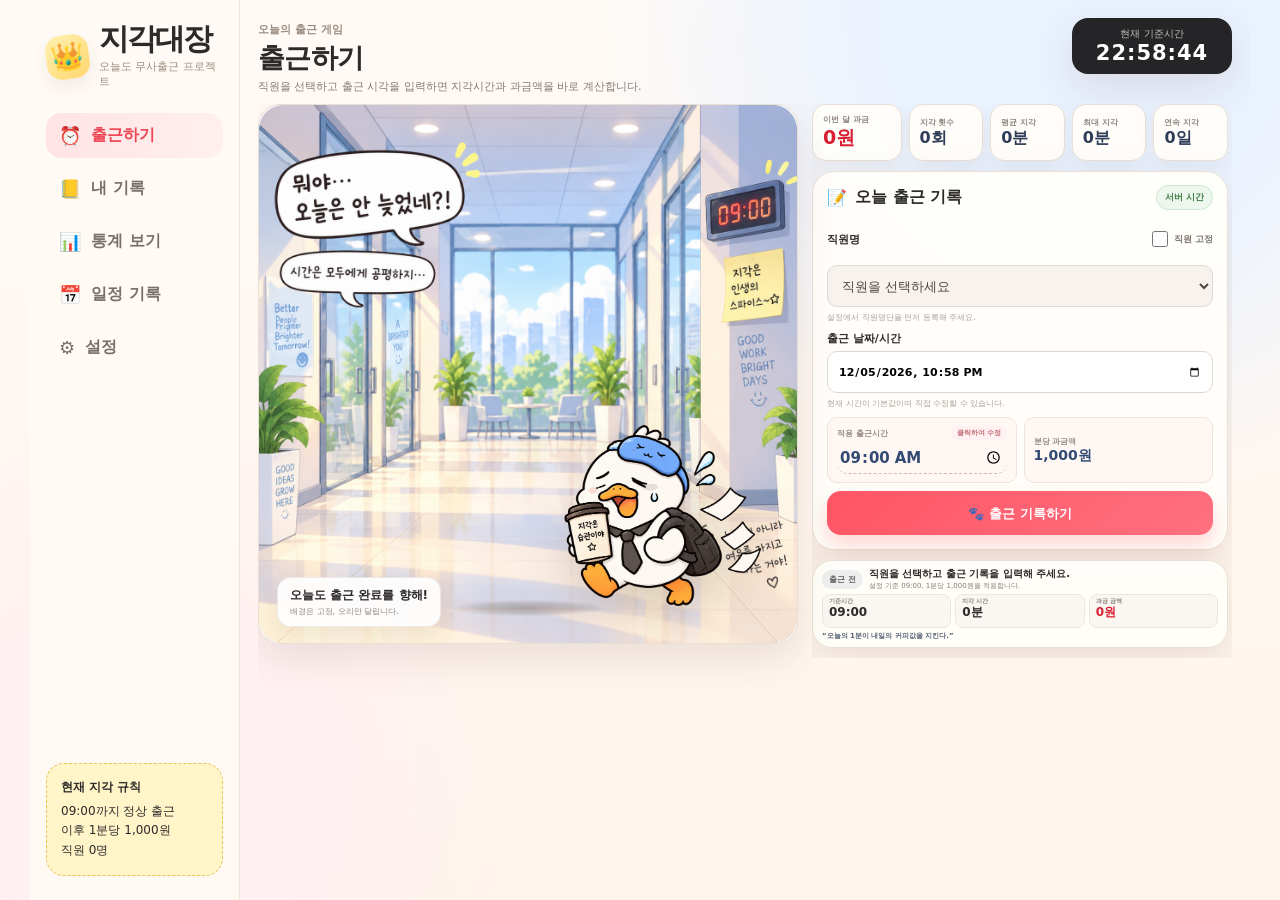
==== index.html @ e195a618 "first commit 일정과 지각 벌금 구현" ====
<!doctype html>
<html lang="ko">
<head>
  <meta charset="utf-8">
  <meta name="viewport" content="width=device-width,initial-scale=1">
  <meta name="theme-color" content="#fff7ed">
  <title>출근하기 | 지각대장</title>
  <link rel="icon" type="image/svg+xml" href="./favicon.svg">
  <link rel="stylesheet" href="./style.css">
</head>
<body data-page="checkin">
<div class="app-shell">
  <aside class="sidebar">
    <div class="brand">
      <div class="brand-mark">👑</div>
      <div><h1>지각대장</h1><p>오늘도 무사출근 프로젝트</p></div>
    </div>
    <nav class="nav">
      <a class="nav-item active" href="./index.html"><span class="nav-emoji">⏰</span><span>출근하기</span></a>
      <a class="nav-item" href="./records.html"><span class="nav-emoji">📒</span><span>내 기록</span></a>
      <a class="nav-item" href="./stats.html"><span class="nav-emoji">📊</span><span>통계 보기</span></a>
      <a class="nav-item" href="./calendar.html"><span class="nav-emoji">📅</span><span>일정 기록</span></a>
      <a class="nav-item" href="./settings.html"><span class="nav-emoji">⚙️</span><span>설정</span></a>
    </nav>
    <div class="sidebar-note">
      <strong>현재 지각 규칙</strong>
      <p><span id="ruleStart">09:00</span>까지 정상 출근<br>
      이후 1분당 <span id="ruleFee">1,000원</span><br>
      <span id="ruleEmployees">직원 0명</span></p>
    </div>
  </aside>

  <main class="checkin-v13">
    <header class="checkin-v13-head">
      <div>
        <span class="eyebrow">오늘의 출근 게임</span>
        <h2>출근하기</h2>
        <p>직원을 선택하고 출근 시각을 입력하면 지각시간과 과금액을 바로 계산합니다.</p>
      </div>
      <div class="clock-box"><span>현재 기준시간</span><strong id="liveClock">--:--:--</strong></div>
    </header>

    <section class="checkin-v13-body">
      <article class="character-stage-v13 card" aria-label="달리는 오리 캐릭터">
        <img class="character-bg-v13" src="./hero-bg-main.png" alt="지각대장 오피스 배경">
        <div class="character-duck-wrap-v13">
          <div class="character-shadow-v13"></div>
          <img class="character-duck-v13" src="./duck-runner.png" alt="출근을 위해 달려가는 오리">
        </div>
        <div class="character-copy-v13">
          <strong>오늘도 출근 완료를 향해!</strong>
          <span>배경은 고정, 오리만 달립니다.</span>
        </div>
      </article>

      <section class="checkin-panel-v13">
        <div class="kpi-row-v13">
          <div><span>이번 달 과금</span><strong id="monthlyFee">0원</strong></div>
          <div><span>지각 횟수</span><strong id="monthlyCount">0회</strong></div>
          <div><span>평균 지각</span><strong id="avgLate">0분</strong></div>
          <div><span>최대 지각</span><strong id="maxLate">0분</strong></div>
          <div><span>연속 지각</span><strong id="streakLate">0일</strong></div>
        </div>

        <article class="card punch-card-v13">
          <div class="section-heading compact">
            <div><span>📝</span><h3>오늘 출근 기록</h3></div>
            <span class="status-pill" id="timeSource">시간 확인 중</span>
          </div>

          <form id="checkinForm" class="punch-form-v13">
            <label class="employee-field-v22">
              <span class="employee-label-row-v22">
                <span>직원명</span>
                <span class="employee-lock-v22">
                  <input id="employeeLockInput" type="checkbox">
                  <span>직원 고정</span>
                </span>
              </span>
              <select id="nameInput" required>
                <option value="">직원을 선택하세요</option>
              </select>
              <small id="employeeHelp">체크하면 선택한 직원을 이 브라우저에서 고정합니다.</small>
            </label>

            <label>
              <span>출근 날짜/시간</span>
              <input id="dateTimeInput" type="datetime-local" step="60" required>
              <small>현재 시간이 기본값이며 직접 수정할 수 있습니다.</small>
            </label>

            <div class="rule-row-v13">
              <div class="editable-start-time-v15"><span>적용 출근시간 <em>클릭하여 수정</em></span><input id="appliedStartTime" type="time" value="09:00" aria-label="적용 출근시간"></div>
              <div><span>분당 과금액</span><strong id="appliedFee">1,000원</strong></div>
            </div>

            <button class="primary-btn punch-button-v13" type="submit">🐾 출근 기록하기</button>
          </form>
        </article>

        <article class="card result-card-v13">
          <div class="result-title-v13">
            <span class="danger-pill" id="resultBadge">출근 전</span>
            <div>
              <strong id="resultText">직원을 선택하고 출근 기록을 입력해 주세요.</strong>
              <p id="resultSubtext">설정에 저장된 출근시간과 분당 과금액을 자동 적용합니다.</p>
            </div>
          </div>

          <div class="result-values-v13">
            <div><span>기준시간</span><b id="usedStartTime">09:00</b></div>
            <div><span>지각 시간</span><b id="lateMinutes">0분</b></div>
            <div class="fee"><span>과금 금액</span><b id="lateFee">0원</b></div>
          </div>
          <div class="quote-v13" id="quoteText">“오늘의 1분이 내일의 커피값을 지킨다.”</div>
        </article>
      </section>
    </section>
  </main>
</div>
<script src="./app.js"></script>
</body>
</html>
---- style.css ----
:root{--bg:#fff9f3;--paper:#fffefa;--ink:#2d2a2a;--muted:#817a76;--red:#ff5565;--red2:#ff707f;--line:#eadfd4;--yellow-soft:#fff5c9;--shadow:0 14px 38px rgba(87,60,41,.12);--radius:22px}
*{box-sizing:border-box}html,body{margin:0;height:100%;overflow:hidden;font-family:Pretendard,"Noto Sans KR",system-ui,-apple-system,sans-serif;color:var(--ink);background:radial-gradient(circle at 85% 2%,#eaf2ff 0 14%,transparent 35%),radial-gradient(circle at 12% 88%,#fff0f2 0 10%,transparent 28%),linear-gradient(180deg,#fffaf6,#fff4eb)}a{text-decoration:none;color:inherit}button,input{font:inherit}
.app-shell{width:min(1220px,calc(100vw - 28px));height:100dvh;margin:0 auto;display:grid;grid-template-columns:210px minmax(0,1fr)}
.sidebar{height:100dvh;padding:24px 16px;border-right:1px solid #efe4da;background:rgba(255,250,245,.92);backdrop-filter:blur(16px);display:flex;flex-direction:column;gap:24px}.brand{display:flex;gap:10px;align-items:center}.brand-mark{width:44px;height:44px;display:grid;place-items:center;border-radius:15px;background:linear-gradient(145deg,#fff1b2,#ffd76e);box-shadow:0 8px 16px rgba(87,60,41,.08);font-size:27px;transform:rotate(-8deg)}.brand h1{font-size:30px;line-height:1;margin:0;font-weight:950;letter-spacing:-2px}.brand p{margin:5px 0 0;color:#9d8d80;font-size:11px}.nav{display:grid;gap:8px}.nav-item{display:flex;gap:10px;align-items:center;padding:12px 13px;border-radius:15px;color:#786f6a;font-weight:800}.nav-item:hover,.nav-item.active{background:linear-gradient(90deg,#ffe3e5,#fff0ec);color:#ed4655}.nav-emoji{font-size:18px}.sidebar-note{margin-top:auto;background:var(--yellow-soft);border:1px dashed #e5c55a;border-radius:18px;padding:14px;font-size:12px;line-height:1.65}.sidebar-note p{margin:4px 0 0}
.main-page{height:100dvh;overflow:hidden;padding:18px 20px 16px;min-width:0}.page-head{height:88px;display:flex;align-items:flex-start;justify-content:space-between;gap:16px}.eyebrow{font-size:11px;color:#9a8b80;font-weight:800}.page-head h2{margin:3px 0 5px;font-size:25px;letter-spacing:-.5px}.page-head p{margin:0;color:var(--muted);font-size:12px}.clock-box{background:#252427;color:#fff;border-radius:16px;padding:9px 16px;min-width:160px;text-align:center;box-shadow:var(--shadow)}.clock-box span{display:block;color:#c7c1bd;font-size:10px}.clock-box strong{font-size:21px;letter-spacing:1px}.clock-box.mini strong{font-size:18px}
.card{background:rgba(255,254,250,.97);border:1px solid var(--line);border-radius:var(--radius);box-shadow:var(--shadow);min-width:0}.section-heading{display:flex;justify-content:space-between;align-items:center;margin-bottom:10px}.section-heading.compact{margin-bottom:12px}.section-heading>div{display:flex;gap:8px;align-items:center}.section-heading h3{margin:0;font-size:16px}.primary-btn,.ghost-btn{display:inline-flex;align-items:center;justify-content:center;border:0;border-radius:14px;padding:12px 16px;font-weight:900;cursor:pointer}.primary-btn{background:linear-gradient(135deg,var(--red),var(--red2));color:#fff;box-shadow:0 10px 18px rgba(255,79,95,.22)}.ghost-btn{border:1px solid #e6ddd7;background:#fff;color:#776d67;padding:8px 12px}.status-pill{font-size:10px;background:#edf7ee;color:#417f49;border:1px solid #cde8d1;border-radius:99px;padding:6px 9px;font-weight:800;white-space:nowrap}

/* merged landing */
.landing-grid{height:calc(100dvh - 124px);display:grid;grid-template-columns:repeat(3,minmax(0,1fr));grid-template-rows:minmax(300px,1.08fr) minmax(260px,.92fr);gap:14px}.hero-panel{grid-column:1/-1;position:relative;overflow:hidden;background:#edf3fc}.hero-bg{position:absolute;inset:0;width:100%;height:100%;object-fit:cover;object-position:center center}.duck-runner{position:absolute;left:50%;bottom:2%;width:min(25vw,320px);height:auto;z-index:2;transform-origin:center bottom;animation:duckRun .95s ease-in-out infinite;filter:drop-shadow(0 12px 14px rgba(0,0,0,.12))}.duck-shadow{position:absolute;left:50%;bottom:2%;width:min(18vw,220px);height:18px;border-radius:999px;background:radial-gradient(ellipse,rgba(70,55,45,.28),transparent 70%);transform:translateX(-50%);z-index:1;animation:shadowRun .95s ease-in-out infinite}.hero-overlay-badge{position:absolute;left:18px;bottom:16px;z-index:3;background:rgba(255,255,255,.92);border:1px solid rgba(66,55,48,.12);border-radius:999px;padding:8px 12px;font-size:10px;font-weight:900}
.summary-card{padding:18px;display:flex;flex-direction:column;gap:14px}.summary-title{display:flex;justify-content:space-between;gap:10px}.kicker{font-size:12px;color:#9d8d80;font-weight:800}.summary-title strong{display:block;font-size:34px;color:#d91e32;margin-top:4px}.summary-title p{margin:3px 0 0;color:#776e67;font-size:12px}.summary-metrics{display:grid;grid-template-columns:repeat(2,1fr);gap:10px;flex:1}.summary-metrics div{background:#fff7f4;border:1px solid #f0e1d8;border-radius:14px;padding:14px 10px;text-align:center}.summary-metrics b{display:block;font-size:18px}.summary-metrics span{font-size:10px;color:#948a84}
.checkin-card{padding:18px}.checkin-form{display:grid;gap:12px}.checkin-form label{display:grid;gap:7px;font-size:12px;font-weight:800}.checkin-form input{width:100%;border:1px solid #ded8d3;border-radius:12px;padding:12px 13px;background:#fff}.checkin-form small{font-size:10px;color:#aaa09a}.checkin-form .primary-btn{margin-top:6px}
.compact-result{padding:18px;display:grid;grid-template-rows:auto 1fr auto;gap:14px}.result-message{display:grid;gap:6px}.result-message p{margin:0;font-size:11px;color:#837972}.danger-pill{justify-self:start;background:#eee;color:#666;padding:5px 10px;border-radius:99px;font-size:10px;font-weight:900}.danger-pill.late{background:#ff4f5f;color:#fff}.danger-pill.safe{background:#54bd73;color:#fff}.result-numbers{display:grid;grid-template-columns:repeat(3,1fr);gap:10px}.result-number{background:#fff7f4;border:1px solid #f0e1d8;border-radius:14px;padding:14px 10px;text-align:center}.result-number span{display:block;font-size:10px;color:#857b74;font-weight:800}.result-number b{font-size:22px}.result-number.fee b{color:#d91e32}.quote{align-self:end;font-weight:900;color:#566175;line-height:1.5;font-size:13px}

/* records */
.records-page-grid{height:calc(100dvh - 124px)}.table-card.full{height:100%;padding:18px;display:flex;flex-direction:column}.heading-actions{display:flex;align-items:center;gap:8px}.soft-label{background:#fff2f3;color:#ba5260;border-radius:999px;padding:6px 10px;font-size:10px;font-weight:900}.table-wrap{border:1px solid #f0e8df;border-radius:12px}.table-wrap.tall{flex:1;overflow:auto}table{width:100%;border-collapse:collapse;font-size:11px}th,td{padding:10px 8px;text-align:center;border-bottom:1px solid #eee4dd}th{position:sticky;top:0;background:#faf6f2;color:#786e67}tr:last-child td{border-bottom:none}.late-row{background:#fff2f3}.delete-btn{border:0;background:transparent;color:#bd6d74;cursor:pointer;font-weight:900}.empty-row td{padding:38px 8px;color:#9c928b}

/* stats */
.stats-page{height:calc(100dvh - 124px);display:grid;grid-template-rows:96px 1fr;gap:14px}.metric-grid.compact{display:grid;grid-template-columns:repeat(4,1fr);gap:10px}.metric{padding:13px 14px;display:flex;align-items:center;gap:10px}.metric>span{font-size:27px}.metric small{display:block;font-size:10px;font-weight:900;color:#665d57}.metric strong{display:block;font-size:20px;color:#d72d3f}.metric em{font-size:9px;color:#988f89;font-style:normal}.stats-charts{display:grid;grid-template-columns:1.2fr .8fr;gap:14px;min-height:0}.chart-card,.donut-card{padding:16px;min-height:0}.bar-chart{height:calc(100% - 10px);display:flex;align-items:flex-end;gap:4px;padding:12px 6px 24px;background:repeating-linear-gradient(to top,transparent 0 44px,#f3ece6 45px 46px);overflow:hidden}.bar-item{min-width:0;flex:1;height:100%;display:flex;align-items:flex-end;justify-content:center;position:relative}.bar{width:76%;min-height:2px;border-radius:5px 5px 2px 2px;background:linear-gradient(180deg,#ff9aa2,#ff5966);animation:growBar .65s ease both}.bar.today{background:linear-gradient(180deg,#7db4ff,#4f7bd9)}.bar-label{position:absolute;bottom:-18px;font-size:8px;color:#8b827c}.donut-wrap{height:calc(100% - 30px);display:grid;grid-template-columns:145px 1fr;gap:14px;align-items:center}.donut{width:145px;height:145px;border-radius:50%;display:grid;place-items:center;position:relative;background:conic-gradient(#ece9e5 0 100%)}.donut:after{content:"";width:84px;height:84px;background:#fffefa;border-radius:50%;position:absolute}.donut>div{z-index:2;text-align:center}.donut span{display:block;font-size:9px}.donut strong{font-size:14px}.legend{display:grid;gap:6px;font-size:9px;max-height:220px;overflow:auto}.legend-item{display:grid;grid-template-columns:9px 1fr auto;gap:6px;align-items:center}.legend-dot{width:9px;height:9px;border-radius:3px}

/* settings */
.settings-page{height:calc(100dvh - 124px);display:grid;place-items:center}.settings-card{width:min(520px,100%);padding:24px;display:grid;gap:16px}.settings-card label{display:grid;gap:7px;font-weight:800;font-size:12px}.settings-card input{width:100%;border:1px solid #ded8d3;border-radius:12px;padding:12px 13px;background:#fff}.settings-preview{padding:14px;border-radius:14px;background:#fff6d9;border:1px dashed #e5c55a}.settings-preview span{display:block;font-size:9px;color:#8c7a55}.settings-preview strong{font-size:13px}

@keyframes duckRun{0%,100%{transform:translate(-14px,0) rotate(-1deg)}25%{transform:translate(0,-9px) rotate(.5deg)}50%{transform:translate(14px,0) rotate(1deg)}75%{transform:translate(0,-8px) rotate(0)}}@keyframes shadowRun{0%,50%,100%{transform:translateX(-50%) scaleX(1);opacity:.26}25%,75%{transform:translateX(-50%) scaleX(.88);opacity:.16}}@keyframes growBar{from{transform:scaleY(.2);opacity:.3}to{transform:scaleY(1);opacity:1}}

@media(max-width:980px){.app-shell{width:100%;grid-template-columns:76px minmax(0,1fr)}.brand div:last-child,.nav-item span,.sidebar-note{display:none}.brand{justify-content:center}.nav-item{justify-content:center}.main-page{padding:14px}.landing-grid{grid-template-columns:1fr 1fr;grid-template-rows:minmax(240px,.95fr) repeat(2,minmax(180px,.5fr))}.hero-panel{grid-column:1/-1}.summary-card{grid-column:1/2}.checkin-card{grid-column:2/3}.compact-result{grid-column:1/-1}.duck-runner{width:min(28vw,270px)}.duck-shadow{width:min(20vw,170px)}.stats-page{grid-template-rows:154px 1fr}.metric-grid.compact{grid-template-columns:repeat(2,1fr)}.stats-charts{grid-template-columns:1fr 1fr}}
@media(max-width:680px){.app-shell{display:block}.sidebar{position:fixed;bottom:0;left:0;right:0;width:100%;height:62px;z-index:20;padding:6px 8px;border-top:1px solid #e9ddd4;border-right:0}.brand,.sidebar-note{display:none}.nav{grid-template-columns:repeat(4,1fr);display:grid}.nav-item{padding:8px 4px}.nav-emoji{font-size:17px}.main-page{height:calc(100dvh - 62px);padding:10px 10px 8px}.page-head{height:76px}.page-head p{display:none}.clock-box{min-width:122px;padding:8px 10px}.landing-grid,.records-page-grid,.stats-page,.settings-page{height:calc(100dvh - 150px)}.landing-grid{grid-template-columns:1fr;grid-template-rows:minmax(220px,.9fr) minmax(140px,.45fr) minmax(220px,.65fr) minmax(180px,.55fr)}.hero-panel,.summary-card,.checkin-card,.compact-result{grid-column:auto}.hero-bg{object-fit:cover}.duck-runner{width:54%;left:50%}.duck-shadow{width:36%;height:14px}.summary-title strong{font-size:28px}.summary-metrics{grid-template-columns:repeat(4,1fr);gap:6px}.summary-metrics div{padding:10px 6px}.result-numbers{grid-template-columns:repeat(3,1fr);gap:6px}.result-number{padding:10px 6px}.result-number b{font-size:18px}.quote{font-size:11px}.stats-page{grid-template-rows:120px 1fr}.metric-grid.compact{grid-template-columns:repeat(4,1fr);gap:5px}.metric{padding:7px;display:block;text-align:center}.metric>span{font-size:20px}.metric strong{font-size:15px}.metric em{display:none}.stats-charts{grid-template-columns:1fr}.donut-card{display:none}.table-card.full{padding:10px}th,td{padding:8px 5px;font-size:9px}.settings-card{padding:18px}}

/* v9 combined check-in home + centralized settings */
.combined-main{padding-bottom:14px}
.combined-head{height:82px}
.combined-grid{height:calc(100dvh - 112px);display:grid;grid-template-columns:minmax(0,1.35fr) minmax(320px,.8fr);grid-template-rows:minmax(0,1.25fr) auto auto;gap:12px;min-height:0}
.combined-hero{grid-row:1 / 4;position:relative;min-height:0;overflow:hidden;background:#eef3fb}
.combined-hero .hero-bg{object-fit:cover;object-position:center center}
.combined-duck{left:46%;bottom:2.5%;width:min(50%,390px)}
.combined-checkin{padding:16px;min-height:0}
.stacked-form{display:grid!important;grid-template-columns:1fr!important;gap:10px!important;height:auto!important}
.stacked-form label{display:grid;gap:5px;font-size:11px;font-weight:800}
.stacked-form select,.stacked-form input{width:100%;border:1px solid #ded8d3;border-radius:11px;padding:10px 11px;background:#fff;color:#34302e}
.stacked-form select:disabled{background:#f4f1ee;color:#aaa}
.stacked-form small{font-size:9px;color:#aaa09a}
.applied-rule{display:grid;grid-template-columns:1fr 1fr;gap:8px}
.applied-rule>div{background:#fff7f4;border:1px solid #f0e1d8;border-radius:12px;padding:9px 10px}
.applied-rule span{display:block;font-size:9px;color:#938983;font-weight:800}
.applied-rule strong{display:block;margin-top:2px;font-size:14px;color:#c74352}
.combined-summary{padding:13px 15px}
.combined-summary .summary-title{display:flex;justify-content:space-between;align-items:center}
.combined-summary .summary-title strong{display:block;font-size:25px;color:#d91e32}
.summary-mini{text-align:center;background:#fff3f4;border-radius:12px;padding:7px 10px;min-width:60px}.summary-mini span{display:block;font-size:15px;font-weight:900}.summary-mini small{font-size:8px;color:#9d8d80}
.compact-summary-metrics{display:grid;grid-template-columns:repeat(3,1fr);gap:7px;margin-top:8px}
.compact-summary-metrics>div{background:#faf7f3;border-radius:10px;padding:7px;text-align:center}.compact-summary-metrics b{display:block;font-size:14px}.compact-summary-metrics span{font-size:8px;color:#948a84}
.combined-result{padding:12px 14px;display:grid;grid-template-columns:1fr;gap:8px}
.combined-result .result-numbers{display:grid;grid-template-columns:repeat(3,1fr);gap:6px}
.combined-result .result-number{border-left:0;background:#faf7f3;border-radius:10px;padding:8px 9px}.combined-result .result-number b{font-size:19px}.combined-result .quote{font-size:10px}
.settings-wide{width:min(680px,100%)}
.settings-two-col{display:grid;grid-template-columns:1fr 1fr;gap:14px}.settings-card small{font-size:9px;color:#9b918a;font-weight:500}.employee-setting textarea{width:100%;resize:vertical;min-height:130px;border:1px solid #ded8d3;border-radius:12px;padding:11px 12px;font:inherit;background:#fff}.settings-preview em{display:block;margin-top:5px;font-style:normal;font-size:10px;color:#8d817a}
@media(max-width:900px){.combined-grid{grid-template-columns:1fr 330px}.combined-duck{width:55%;left:44%}.settings-two-col{grid-template-columns:1fr 1fr}}
@media(max-width:720px){.combined-head{height:72px}.combined-grid{height:calc(100dvh - 150px);grid-template-columns:1fr;grid-template-rows:42% 1fr;overflow:hidden}.combined-hero{grid-row:auto;min-height:0}.combined-checkin{overflow:auto}.combined-summary,.combined-result{display:none}.combined-duck{width:45%;left:48%}.settings-two-col{grid-template-columns:1fr}.settings-page{overflow:auto}.settings-card{margin-bottom:10px}.page-head p{display:none}}

/* v10 backup & restore */
.settings-page{overflow:auto;padding-bottom:10px}.settings-card.settings-wide{max-height:100%;overflow:auto}.backup-panel{margin-top:4px;padding-top:16px;border-top:1px dashed #e7dbd1;display:grid;gap:12px}.backup-head{display:flex;align-items:flex-start;justify-content:space-between;gap:16px}.backup-head h3{margin:2px 0 4px;font-size:17px}.backup-head p{margin:0;color:#8a817b;font-size:10px;line-height:1.55}.backup-badge{white-space:nowrap;background:#eef4ff;color:#4f6f9d;border:1px solid #d9e4f5;border-radius:999px;padding:6px 10px;font-size:10px;font-weight:900}.backup-actions{display:grid;grid-template-columns:auto 1fr auto;gap:8px;align-items:center}.restore-file-input{position:absolute;width:1px;height:1px;opacity:0;pointer-events:none}.restore-file-label{display:flex;align-items:center;justify-content:center;min-height:38px;padding:9px 12px;border:1px solid #e6ddd7;background:#fff;border-radius:11px;font-size:11px;font-weight:900;color:#776d67;cursor:pointer;overflow:hidden;text-overflow:ellipsis;white-space:nowrap}.restore-file-label:hover{background:#fff8f5}.restore-btn{padding:10px 15px;font-size:11px}.restore-btn:disabled{opacity:.45;cursor:not-allowed;box-shadow:none}.restore-file-info{padding:9px 11px;border-radius:10px;background:#faf7f4;color:#796f69;font-size:10px;min-height:34px;display:flex;align-items:center}.backup-notice{font-size:9px;color:#a2775d;line-height:1.5;padding-left:2px}@media(max-width:620px){.backup-head{display:grid}.backup-actions{grid-template-columns:1fr 1fr}.backup-actions .restore-btn{grid-column:1/-1}.settings-card.settings-wide{overflow:auto}}


/* v11 - rebuilt check-in UI: one viewport, no clipping */
.checkin-main-v11{
  height:100dvh;
  overflow:hidden;
  padding:16px 18px;
  display:grid;
  grid-template-rows:72px 68px minmax(0,1fr);
  gap:10px;
}
.checkin-topbar-v11{
  display:flex;
  justify-content:space-between;
  align-items:flex-start;
  gap:16px;
  min-width:0;
}
.checkin-topbar-v11 h2{margin:2px 0 3px;font-size:25px;letter-spacing:-.5px}
.checkin-topbar-v11 p{margin:0;color:var(--muted);font-size:11px;white-space:nowrap;overflow:hidden;text-overflow:ellipsis;max-width:680px}
.checkin-kpi-v11{
  display:grid;
  grid-template-columns:1.25fr repeat(4,1fr);
  gap:8px;
  min-height:0;
}
.kpi-chip-v11{
  min-width:0;
  background:rgba(255,254,250,.96);
  border:1px solid var(--line);
  border-radius:16px;
  padding:9px 12px;
  box-shadow:0 8px 20px rgba(87,60,41,.07);
  display:flex;
  flex-direction:column;
  justify-content:center;
}
.kpi-chip-v11 span{font-size:9px;color:#8f857e;font-weight:800}
.kpi-chip-v11 strong{font-size:18px;line-height:1.15;color:#2f3c58;white-space:nowrap;overflow:hidden;text-overflow:ellipsis}
.kpi-chip-v11:first-child strong{color:#d91e32;font-size:20px}
.checkin-workspace-v11{
  min-height:0;
  display:grid;
  grid-template-columns:minmax(0,1.25fr) minmax(330px,.8fr);
  gap:12px;
}
.hero-v11{
  min-height:0;
  position:relative;
  overflow:hidden;
  display:grid;
  place-items:center;
  background:linear-gradient(180deg,#eef3fb,#f8f0e4);
}
.hero-bg-v11{
  position:absolute;
  inset:0;
  width:100%;
  height:100%;
  object-fit:contain;
  object-position:center center;
  z-index:1;
}
.duck-v11{
  position:absolute;
  z-index:3;
  left:48%;
  bottom:3%;
  width:min(45%,340px);
  height:auto;
  transform-origin:center bottom;
  animation:duckRun .95s ease-in-out infinite;
  filter:drop-shadow(0 12px 14px rgba(0,0,0,.13));
}
.duck-shadow-v11{
  position:absolute;
  z-index:2;
  left:50%;
  bottom:3%;
  width:min(30%,210px);
  height:18px;
  border-radius:999px;
  background:radial-gradient(ellipse,rgba(70,55,45,.28),transparent 70%);
  transform:translateX(-50%);
  animation:shadowRun .95s ease-in-out infinite;
}
.checkin-side-v11{
  min-height:0;
  display:grid;
  grid-template-rows:minmax(0,1.12fr) minmax(190px,.88fr);
  gap:12px;
}
.input-card-v11{
  min-height:0;
  padding:14px 15px;
  overflow:hidden;
  display:flex;
  flex-direction:column;
}
.input-card-v11 .section-heading{margin-bottom:8px;flex:0 0 auto}
.status-pill{font-size:9px;padding:5px 8px;border-radius:999px;background:#edf7ee;color:#417f49;border:1px solid #cde8d1;font-weight:900;white-space:nowrap}
.form-v11{
  min-height:0;
  display:grid;
  grid-template-rows:auto auto auto auto;
  gap:8px;
  flex:1;
}
.field-v11{display:grid;gap:4px;min-height:0;font-size:11px;font-weight:900}
.field-v11 select,.field-v11 input{
  width:100%;
  min-height:38px;
  border:1px solid #ded8d3;
  border-radius:10px;
  padding:9px 10px;
  background:#fff;
  color:#34302e;
  outline:none;
}
.field-v11 select:focus,.field-v11 input:focus{border-color:#ff8e98;box-shadow:0 0 0 3px #fff0f1}
.field-v11 small{font-size:8.5px;color:#aaa09a;font-weight:500;line-height:1.25}
.rule-strip-v11{
  display:grid;
  grid-template-columns:1fr 1fr;
  gap:7px;
}
.rule-strip-v11>div{
  background:#fff7f4;
  border:1px solid #f1e2da;
  border-radius:10px;
  padding:8px 9px;
}
.rule-strip-v11 span{display:block;font-size:8px;color:#988d86;font-weight:800}
.rule-strip-v11 strong{display:block;font-size:14px;color:#334a73;white-space:nowrap}
.submit-v11{min-height:39px;padding:9px 12px;font-size:13px}
.result-v11{
  min-height:0;
  padding:12px 14px;
  display:grid;
  grid-template-rows:auto auto auto;
  gap:8px;
  overflow:hidden;
}
.result-head-v11{display:grid;grid-template-columns:auto minmax(0,1fr);gap:8px;align-items:start}
.result-head-v11 strong{display:block;font-size:12px;line-height:1.35;white-space:normal}
.result-head-v11 p{margin:2px 0 0;font-size:9px;color:#877d76;line-height:1.3}
.result-grid-v11{display:grid;grid-template-columns:repeat(3,minmax(0,1fr));gap:6px}
.result-grid-v11>div{background:#faf7f3;border:1px solid #eee5de;border-radius:10px;padding:8px 7px;min-width:0}
.result-grid-v11 span{display:block;font-size:8px;color:#8c827b;font-weight:800}
.result-grid-v11 b{display:block;font-size:17px;white-space:nowrap;overflow:hidden;text-overflow:ellipsis}
.result-grid-v11 .fee b{color:#d91e32}
.quote-v11{font-size:9.5px;line-height:1.35;color:#566175;white-space:nowrap;overflow:hidden;text-overflow:ellipsis}

@media(max-width:1050px){
  .checkin-main-v11{grid-template-rows:66px 60px minmax(0,1fr);padding:12px}
  .checkin-workspace-v11{grid-template-columns:minmax(0,1fr) 330px}
  .duck-v11{width:min(43%,290px);left:47%}
  .checkin-topbar-v11 p{max-width:520px}
  .kpi-chip-v11 strong{font-size:16px}
  .kpi-chip-v11:first-child strong{font-size:18px}
}
@media(max-width:860px){
  .checkin-main-v11{grid-template-rows:62px 56px minmax(0,1fr)}
  .checkin-workspace-v11{grid-template-columns:1fr 300px;gap:9px}
  .checkin-kpi-v11{gap:6px}.kpi-chip-v11{padding:7px 8px}
  .duck-v11{width:40%;left:46%}
  .field-v11 select,.field-v11 input{min-height:35px;padding:7px 9px}
  .input-card-v11{padding:11px 12px}.result-v11{padding:10px 11px}
}
@media(max-width:680px){
  body{overflow:hidden}
  .checkin-main-v11{height:calc(100dvh - 62px);grid-template-rows:58px 48px minmax(0,1fr);padding:8px;gap:7px}
  .checkin-topbar-v11 p{display:none}.checkin-topbar-v11 h2{font-size:20px}
  .checkin-topbar-v11 .clock-box{min-width:116px;padding:6px 8px}
  .checkin-topbar-v11 .clock-box strong{font-size:16px}
  .checkin-kpi-v11{grid-template-columns:1.35fr repeat(4,1fr);gap:4px}
  .kpi-chip-v11{padding:5px 6px;border-radius:10px}.kpi-chip-v11 span{font-size:7px}.kpi-chip-v11 strong,.kpi-chip-v11:first-child strong{font-size:13px}
  .checkin-workspace-v11{grid-template-columns:1fr;grid-template-rows:34% minmax(0,1fr);gap:7px}
  .checkin-side-v11{grid-template-rows:minmax(0,1fr) 132px;gap:7px}
  .hero-v11{min-height:0}.hero-bg-v11{object-fit:contain}.duck-v11{width:31%;left:47%;bottom:1%}.duck-shadow-v11{width:22%;height:10px;bottom:1%}
  .input-card-v11{padding:8px 9px}.input-card-v11 .section-heading{margin-bottom:4px}.section-heading h3{font-size:12px}
  .form-v11{gap:5px}.field-v11{font-size:9px;gap:2px}.field-v11 select,.field-v11 input{min-height:31px;padding:5px 7px;font-size:10px}.field-v11 small{display:none}
  .rule-strip-v11>div{padding:5px 6px}.rule-strip-v11 span{font-size:6.5px}.rule-strip-v11 strong{font-size:11px}.submit-v11{min-height:31px;padding:5px 8px;font-size:10px}
  .result-v11{padding:7px 8px;gap:5px}.result-head-v11 strong{font-size:9px}.result-head-v11 p{font-size:7px}.danger-pill{font-size:7px;padding:4px 6px}.result-grid-v11>div{padding:5px}.result-grid-v11 span{font-size:6.5px}.result-grid-v11 b{font-size:12px}.quote-v11{display:none}
}


/* v12 - clear character stage: no form/result container can cover the running duck */
.checkin-workspace-v11{
  grid-template-columns:minmax(0,1.38fr) minmax(340px,.82fr);
  align-items:stretch;
}
.hero-v12{
  min-width:0;
  min-height:0;
  position:relative;
  overflow:hidden;
  background:#eef3fb;
  isolation:isolate;
}
.hero-bg-v12{
  position:absolute;
  inset:0;
  width:100%;
  height:100%;
  object-fit:cover;
  object-position:center center;
  z-index:0;
}
.hero-v12::after{
  content:"";
  position:absolute;
  inset:0;
  z-index:1;
  pointer-events:none;
  background:linear-gradient(180deg,rgba(255,255,255,.02),rgba(255,247,235,.05) 62%,rgba(255,244,227,.18));
}
.duck-stage-v12{
  position:absolute;
  inset:7% 4% 3% 4%;
  z-index:3;
  pointer-events:none;
}
.duck-runner-v12{
  position:absolute;
  left:50%;
  bottom:2%;
  width:min(62%,460px);
  max-height:82%;
  object-fit:contain;
  transform-origin:50% 88%;
  filter:drop-shadow(0 16px 18px rgba(55,45,38,.16));
  animation:duckRunV12 .82s ease-in-out infinite;
  will-change:transform;
}
.duck-shadow-v12{
  position:absolute;
  left:51%;
  bottom:1.5%;
  width:min(40%,270px);
  height:24px;
  border-radius:999px;
  background:radial-gradient(ellipse at center,rgba(71,55,43,.31) 0%,rgba(71,55,43,.18) 42%,rgba(71,55,43,0) 74%);
  transform:translateX(-50%);
  animation:duckShadowV12 .82s ease-in-out infinite;
}
.hero-caption-v12{
  position:absolute;
  left:16px;
  bottom:14px;
  z-index:5;
  padding:7px 11px;
  border:1px solid rgba(68,56,47,.11);
  border-radius:999px;
  background:rgba(255,255,255,.88);
  backdrop-filter:blur(8px);
  color:#62564f;
  font-size:9px;
  font-weight:900;
  box-shadow:0 8px 18px rgba(80,62,48,.08);
}
.checkin-side-v11{
  position:relative;
  z-index:6;
  min-width:0;
}
.input-card-v11,.result-v11{
  position:relative;
  z-index:6;
}
@keyframes duckRunV12{
  0%{transform:translateX(-50%) translate(-8px,0) rotate(-1.5deg) scale(1)}
  20%{transform:translateX(-50%) translate(-3px,-13px) rotate(.7deg) scale(1.008)}
  40%{transform:translateX(-50%) translate(5px,0) rotate(1.2deg) scale(1)}
  60%{transform:translateX(-50%) translate(10px,-12px) rotate(-.3deg) scale(1.01)}
  80%{transform:translateX(-50%) translate(2px,0) rotate(.6deg) scale(1)}
  100%{transform:translateX(-50%) translate(-8px,0) rotate(-1.5deg) scale(1)}
}
@keyframes duckShadowV12{
  0%,40%,80%,100%{transform:translateX(-50%) scaleX(1);opacity:.3}
  20%,60%{transform:translateX(-50%) scaleX(.84);opacity:.17}
}
@media(max-width:1050px){
  .checkin-workspace-v11{grid-template-columns:minmax(0,1.2fr) 330px}
  .duck-runner-v12{width:min(64%,400px);max-height:80%}
}
@media(max-width:860px){
  .checkin-workspace-v11{grid-template-columns:minmax(0,1fr) 300px}
  .duck-runner-v12{width:min(67%,350px);max-height:78%}
  .duck-stage-v12{inset:7% 2% 3% 2%}
}
@media(max-width:680px){
  .checkin-workspace-v11{grid-template-columns:1fr;grid-template-rows:38% minmax(0,1fr)}
  .hero-v12{min-height:0}
  .hero-bg-v12{object-fit:cover;object-position:center center}
  .duck-stage-v12{inset:3% 2% 1% 2%}
  .duck-runner-v12{width:min(42%,245px);max-height:88%;left:50%;bottom:0}
  .duck-shadow-v12{width:min(28%,150px);height:13px;bottom:0}
  .hero-caption-v12{left:10px;bottom:8px;font-size:7px;padding:5px 8px}
}
@media(prefers-reduced-motion:reduce){
  .duck-runner-v12,.duck-shadow-v12{animation:none!important}
}


/* ===== v13 check-in rebuild: character stage is always visible ===== */
.checkin-v13{
  height:100dvh;
  min-width:0;
  overflow:hidden;
  padding:18px;
  display:grid;
  grid-template-rows:82px minmax(0,1fr);
  gap:12px;
}
.checkin-v13-head{
  min-width:0;
  display:flex;
  align-items:flex-start;
  justify-content:space-between;
  gap:18px;
}
.checkin-v13-head h2{margin:3px 0 3px;font-size:27px;letter-spacing:-.6px}
.checkin-v13-head p{margin:0;color:var(--muted);font-size:11px;white-space:nowrap;overflow:hidden;text-overflow:ellipsis;max-width:700px}

.checkin-v13-body{
  min-height:0;
  display:grid;
  grid-template-columns:minmax(520px,1.2fr) minmax(420px,.8fr);
  gap:14px;
}
.character-stage-v13{
  position:relative;
  min-width:0;
  min-height:0;
  overflow:hidden;
  background:#eef3fb;
  isolation:isolate;
}
.character-bg-v13{
  position:absolute;
  inset:0;
  width:100%;
  height:100%;
  object-fit:cover;
  object-position:center center;
  z-index:0;
}
.character-stage-v13::after{
  content:"";
  position:absolute;
  inset:0;
  z-index:1;
  pointer-events:none;
  background:linear-gradient(180deg,rgba(255,255,255,.02),rgba(255,247,238,.08) 70%,rgba(255,244,229,.2));
}
.character-duck-wrap-v13{
  position:absolute;
  inset:0;
  z-index:3;
  pointer-events:none;
}
.character-duck-v13{
  position:absolute;
  left:50%;
  bottom:5%;
  width:min(58%,520px);
  max-height:78%;
  object-fit:contain;
  transform-origin:50% 88%;
  filter:drop-shadow(0 18px 20px rgba(55,45,38,.18));
  animation:duckRunV13 .82s ease-in-out infinite;
}
.character-shadow-v13{
  position:absolute;
  left:50%;
  bottom:4%;
  width:min(35%,300px);
  height:24px;
  border-radius:999px;
  background:radial-gradient(ellipse at center,rgba(71,55,43,.31) 0%,rgba(71,55,43,.18) 42%,rgba(71,55,43,0) 74%);
  transform:translateX(-50%);
  animation:duckShadowV13 .82s ease-in-out infinite;
}
.character-copy-v13{
  position:absolute;
  left:18px;
  bottom:16px;
  z-index:5;
  display:grid;
  gap:2px;
  max-width:260px;
  padding:9px 12px;
  border-radius:14px;
  background:rgba(255,255,255,.9);
  border:1px solid rgba(67,56,48,.1);
  backdrop-filter:blur(8px);
  box-shadow:0 8px 20px rgba(79,61,48,.08);
}
.character-copy-v13 strong{font-size:12px}
.character-copy-v13 span{font-size:8px;color:#8e837c}

.checkin-panel-v13{
  min-width:0;
  min-height:0;
  display:grid;
  grid-template-rows:76px minmax(0,1fr) 205px;
  gap:10px;
}
.kpi-row-v13{
  min-width:0;
  display:grid;
  grid-template-columns:1.25fr repeat(4,1fr);
  gap:7px;
}
.kpi-row-v13>div{
  min-width:0;
  padding:9px 10px;
  border:1px solid var(--line);
  border-radius:14px;
  background:rgba(255,254,250,.96);
  box-shadow:0 7px 18px rgba(87,60,41,.06);
  display:flex;
  flex-direction:column;
  justify-content:center;
}
.kpi-row-v13 span{font-size:8px;color:#8f857e;font-weight:800}
.kpi-row-v13 strong{font-size:16px;color:#2f3c58;white-space:nowrap;overflow:hidden;text-overflow:ellipsis}
.kpi-row-v13>div:first-child strong{font-size:19px;color:#d91e32}

.punch-card-v13{
  min-height:0;
  padding:14px;
  display:flex;
  flex-direction:column;
  overflow:hidden;
}
.punch-card-v13 .section-heading{margin-bottom:8px}
.punch-form-v13{
  min-height:0;
  flex:1;
  display:grid;
  grid-template-rows:auto auto auto auto;
  gap:8px;
}
.punch-form-v13 label{display:grid;gap:4px;font-size:11px;font-weight:900}
.punch-form-v13 select,.punch-form-v13 input{
  width:100%;
  min-height:38px;
  padding:9px 10px;
  border:1px solid #ded8d3;
  border-radius:10px;
  background:#fff;
  outline:none;
}
.punch-form-v13 select:focus,.punch-form-v13 input:focus{border-color:#ff8e98;box-shadow:0 0 0 3px #fff0f1}
.punch-form-v13 small{font-size:8px;color:#aaa09a;font-weight:500}
.rule-row-v13{display:grid;grid-template-columns:1fr 1fr;gap:7px}
.rule-row-v13>div{padding:8px 9px;border-radius:10px;background:#fff7f4;border:1px solid #f1e2da}
.rule-row-v13 span{display:block;font-size:8px;color:#988d86;font-weight:800}
.rule-row-v13 strong{display:block;font-size:14px;color:#334a73}
.punch-button-v13{min-height:40px;padding:9px 12px;font-size:13px}

.result-card-v13{
  min-height:0;
  padding:12px 14px;
  display:grid;
  grid-template-rows:auto auto auto;
  gap:8px;
  overflow:hidden;
}
.result-title-v13{display:grid;grid-template-columns:auto minmax(0,1fr);gap:8px;align-items:start}
.result-title-v13 strong{display:block;font-size:12px;line-height:1.35}
.result-title-v13 p{margin:2px 0 0;font-size:8.5px;color:#877d76}
.result-values-v13{display:grid;grid-template-columns:repeat(3,minmax(0,1fr));gap:6px}
.result-values-v13>div{min-width:0;padding:8px;border-radius:10px;background:#faf7f3;border:1px solid #eee5de}
.result-values-v13 span{display:block;font-size:8px;color:#8c827b;font-weight:800}
.result-values-v13 b{display:block;font-size:17px;white-space:nowrap;overflow:hidden;text-overflow:ellipsis}
.result-values-v13 .fee b{color:#d91e32}
.quote-v13{font-size:9.5px;color:#566175;font-weight:900;white-space:nowrap;overflow:hidden;text-overflow:ellipsis}

@keyframes duckRunV13{
  0%{transform:translateX(-50%) translate(-10px,0) rotate(-1.6deg) scale(1)}
  20%{transform:translateX(-50%) translate(-4px,-14px) rotate(.8deg) scale(1.01)}
  40%{transform:translateX(-50%) translate(6px,0) rotate(1.2deg) scale(1)}
  60%{transform:translateX(-50%) translate(12px,-13px) rotate(-.4deg) scale(1.01)}
  80%{transform:translateX(-50%) translate(3px,0) rotate(.7deg) scale(1)}
  100%{transform:translateX(-50%) translate(-10px,0) rotate(-1.6deg) scale(1)}
}
@keyframes duckShadowV13{
  0%,40%,80%,100%{transform:translateX(-50%) scaleX(1);opacity:.30}
  20%,60%{transform:translateX(-50%) scaleX(.84);opacity:.17}
}

@media(max-width:1180px){
  .checkin-v13{padding:12px;grid-template-rows:70px minmax(0,1fr)}
  .checkin-v13-body{grid-template-columns:minmax(430px,1.1fr) minmax(360px,.9fr)}
  .checkin-panel-v13{grid-template-rows:68px minmax(0,1fr) 185px}
  .character-duck-v13{width:min(62%,430px)}
}
@media(max-width:900px){
  .checkin-v13-body{grid-template-columns:minmax(360px,1fr) 330px}
  .kpi-row-v13{gap:4px}
  .kpi-row-v13>div{padding:6px 7px}
  .kpi-row-v13 strong,.kpi-row-v13>div:first-child strong{font-size:13px}
  .character-duck-v13{width:min(65%,350px)}
}
@media(max-width:720px){
  body{overflow:hidden}
  .checkin-v13{height:calc(100dvh - 62px);padding:8px;grid-template-rows:58px minmax(0,1fr);gap:7px}
  .checkin-v13-head p{display:none}
  .checkin-v13-head h2{font-size:20px}
  .checkin-v13-head .clock-box{min-width:116px;padding:6px 8px}
  .checkin-v13-head .clock-box strong{font-size:16px}
  .checkin-v13-body{grid-template-columns:1fr;grid-template-rows:38% minmax(0,1fr);gap:7px}
  .checkin-panel-v13{grid-template-rows:48px minmax(0,1fr) 120px;gap:6px}
  .character-duck-v13{width:min(44%,250px);max-height:88%;bottom:1%}
  .character-shadow-v13{height:12px;bottom:1%}
  .character-copy-v13{left:9px;bottom:7px;padding:6px 8px}
  .character-copy-v13 strong{font-size:9px}.character-copy-v13 span{display:none}
  .kpi-row-v13{grid-template-columns:1.3fr repeat(4,1fr);gap:4px}
  .kpi-row-v13>div{padding:5px 6px;border-radius:9px}
  .kpi-row-v13 span{font-size:6.5px}
  .kpi-row-v13 strong,.kpi-row-v13>div:first-child strong{font-size:11px}
  .punch-card-v13{padding:8px}
  .punch-card-v13 .section-heading{margin-bottom:4px}.punch-card-v13 .section-heading h3{font-size:11px}
  .punch-form-v13{gap:4px}
  .punch-form-v13 label{font-size:8px;gap:2px}
  .punch-form-v13 select,.punch-form-v13 input{min-height:29px;padding:4px 6px;font-size:9px}
  .punch-form-v13 small{display:none}
  .rule-row-v13>div{padding:4px 5px}.rule-row-v13 span{font-size:6px}.rule-row-v13 strong{font-size:9px}
  .punch-button-v13{min-height:28px;padding:4px 6px;font-size:9px}
  .result-card-v13{padding:6px 7px;gap:4px}
  .result-title-v13 strong{font-size:8px}.result-title-v13 p{font-size:6px}.danger-pill{font-size:6px;padding:3px 5px}
  .result-values-v13>div{padding:4px}.result-values-v13 span{font-size:6px}.result-values-v13 b{font-size:10px}
  .quote-v13{display:none}
}
@media(prefers-reduced-motion:reduce){
  .character-duck-v13,.character-shadow-v13{animation:none!important}
}


/* ===== v14 fixes: apply regenerated background + prevent checkin card clipping ===== */
body[data-page="checkin"] .checkin-v13{
  height: 100dvh;
  overflow: hidden;
  grid-template-rows: 74px minmax(0,1fr);
}
body[data-page="checkin"] .checkin-v13-body{
  align-items: stretch;
  min-height: 0;
}
body[data-page="checkin"] .character-stage-v13{
  background: #eef3fb;
}
body[data-page="checkin"] .character-bg-v13{
  object-fit: contain;
  object-position: center top;
  background: #eef3fb;
}
body[data-page="checkin"] .character-duck-v13{
  width: min(48%, 400px);
  max-height: 54%;
  bottom: 7%;
}
body[data-page="checkin"] .character-shadow-v13{
  width: min(29%, 230px);
  height: 18px;
  bottom: 6%;
}
body[data-page="checkin"] .character-copy-v13{
  max-width: 220px;
}
body[data-page="checkin"] .checkin-panel-v13{
  min-height: 0;
  display: grid;
  grid-template-rows: auto auto auto;
  align-content: start;
  gap: 10px;
  overflow-y: auto;
  overflow-x: hidden;
  padding-right: 4px;
}
body[data-page="checkin"] .checkin-panel-v13::-webkit-scrollbar{width:10px}
body[data-page="checkin"] .checkin-panel-v13::-webkit-scrollbar-thumb{background:#e5d8ce;border-radius:99px;border:2px solid #f7f1eb}
body[data-page="checkin"] .kpi-row-v13{
  grid-template-columns: 1.2fr repeat(4,1fr);
}
body[data-page="checkin"] .punch-card-v13,
body[data-page="checkin"] .result-card-v13{
  overflow: visible;
}
body[data-page="checkin"] .punch-form-v13{
  grid-template-rows: auto auto auto auto;
  gap: 10px;
}
body[data-page="checkin"] .punch-form-v13 label{
  gap: 5px;
}
body[data-page="checkin"] .punch-form-v13 select,
body[data-page="checkin"] .punch-form-v13 input{
  min-height: 42px;
}
body[data-page="checkin"] .rule-row-v13 > div{
  min-height: 58px;
  display: flex;
  flex-direction: column;
  justify-content: center;
}
body[data-page="checkin"] .punch-button-v13{
  min-height: 46px;
}
body[data-page="checkin"] .result-card-v13{
  grid-template-rows: auto auto;
}
body[data-page="checkin"] .quote-v13{
  white-space: normal;
  line-height: 1.45;
}
@media (max-width: 1180px){
  body[data-page="checkin"] .character-bg-v13{ object-fit: contain; }
  body[data-page="checkin"] .checkin-panel-v13{ gap: 8px; }
}
@media (max-width: 900px){
  body[data-page="checkin"] .checkin-v13-body{
    grid-template-columns: minmax(320px,1fr) 340px;
  }
  body[data-page="checkin"] .character-duck-v13{
    width: min(50%, 320px);
    max-height: 48%;
  }
}
@media (max-width: 720px){
  body[data-page="checkin"]{ overflow: auto; }
  body[data-page="checkin"] .checkin-v13{
    height: auto;
    min-height: calc(100dvh - 62px);
    overflow: visible;
    grid-template-rows: auto auto;
  }
  body[data-page="checkin"] .checkin-v13-head{
    align-items: center;
  }
  body[data-page="checkin"] .checkin-v13-body{
    grid-template-columns: 1fr;
    grid-template-rows: minmax(300px, 44vh) auto;
  }
  body[data-page="checkin"] .character-bg-v13{
    object-fit: contain;
    object-position: center top;
  }
  body[data-page="checkin"] .character-duck-v13{
    width: min(46%, 230px);
    max-height: 42%;
    bottom: 6%;
  }
  body[data-page="checkin"] .character-shadow-v13{
    width: min(28%, 150px);
    bottom: 5%;
    height: 14px;
  }
  body[data-page="checkin"] .checkin-panel-v13{
    overflow: visible;
    padding-right: 0;
  }
  body[data-page="checkin"] .kpi-row-v13{
    grid-template-columns: 1.15fr repeat(4, 1fr);
  }
  body[data-page="checkin"] .punch-form-v13 select,
  body[data-page="checkin"] .punch-form-v13 input{
    min-height: 36px;
    font-size: 12px;
  }
  body[data-page="checkin"] .rule-row-v13 > div{
    min-height: 50px;
  }
  body[data-page="checkin"] .punch-button-v13{
    min-height: 40px;
    font-size: 12px;
  }
  body[data-page="checkin"] .result-card-v13{
    min-height: auto;
  }
}

/* ===== v15: fully visible submit button + editable applied start time ===== */
body[data-page="checkin"] .checkin-panel-v13{
  grid-template-rows:auto auto auto;
  align-content:start;
  overflow-y:auto;
  padding-bottom:10px;
}
body[data-page="checkin"] .punch-card-v13{
  min-height:auto;
  overflow:visible;
  padding:13px 14px 14px;
}
body[data-page="checkin"] .punch-form-v13{
  display:grid;
  grid-template-rows:auto auto auto auto;
  gap:8px;
  min-height:auto;
  overflow:visible;
}
body[data-page="checkin"] .punch-button-v13{
  display:flex;
  width:100%;
  min-height:44px;
  height:44px;
  padding:10px 14px;
  margin:0;
  flex:0 0 44px;
  line-height:1;
  overflow:visible;
}
body[data-page="checkin"] .rule-row-v13{
  align-items:stretch;
}
body[data-page="checkin"] .editable-start-time-v15{
  display:flex;
  flex-direction:column;
  justify-content:center;
  gap:4px;
  cursor:text;
}
body[data-page="checkin"] .editable-start-time-v15 span{
  display:flex;
  align-items:center;
  justify-content:space-between;
  gap:8px;
}
body[data-page="checkin"] .editable-start-time-v15 em{
  font-size:7px;
  font-style:normal;
  color:#c46d78;
  background:#fff0f2;
  border-radius:999px;
  padding:2px 5px;
  white-space:nowrap;
}
body[data-page="checkin"] #appliedStartTime{
  width:100%;
  min-height:30px;
  border:0;
  border-bottom:1px dashed #d5b9b2;
  background:transparent;
  padding:0 2px 2px;
  color:#334a73;
  font-size:15px;
  font-weight:900;
  outline:none;
  cursor:pointer;
}
body[data-page="checkin"] #appliedStartTime:hover,
body[data-page="checkin"] #appliedStartTime:focus{
  border-bottom-color:#ff6474;
  color:#d44a5a;
}
@media(max-width:720px){
  body[data-page="checkin"] .punch-button-v13{
    min-height:38px;
    height:38px;
    flex-basis:38px;
  }
  body[data-page="checkin"] #appliedStartTime{
    min-height:24px;
    font-size:11px;
  }
  body[data-page="checkin"] .editable-start-time-v15 em{
    font-size:5.5px;
  }
}

/* ===== v17 compact result section so full block is visible ===== */
body[data-page="checkin"] .checkin-panel-v13{
  grid-template-rows: auto auto auto;
  align-content: start;
}
body[data-page="checkin"] .result-card-v13{
  padding: 9px 11px;
  gap: 6px;
  border-radius: 20px;
}
body[data-page="checkin"] .result-title-v13{
  grid-template-columns: auto minmax(0,1fr);
  gap: 7px;
  align-items: center;
}
body[data-page="checkin"] .result-title-v13 strong{
  font-size: 11px;
  line-height: 1.25;
}
body[data-page="checkin"] .result-title-v13 p{
  font-size: 8px;
  line-height: 1.3;
}
body[data-page="checkin"] .result-values-v13{
  gap: 5px;
}
body[data-page="checkin"] .result-values-v13 > div{
  padding: 6px 8px;
  border-radius: 9px;
}
body[data-page="checkin"] .result-values-v13 span{
  font-size: 7px;
}
body[data-page="checkin"] .result-values-v13 b{
  font-size: 15px;
  line-height: 1.12;
}
body[data-page="checkin"] .quote-v13{
  font-size: 8px;
  line-height: 1.35;
}
body[data-page="checkin"] .danger-pill{
  font-size: 9px;
  padding: 5px 8px;
}
@media (max-width: 1180px){
  body[data-page="checkin"] .result-card-v13{padding:8px 10px;gap:5px}
  body[data-page="checkin"] .result-title-v13 strong{font-size:10px}
  body[data-page="checkin"] .result-values-v13 b{font-size:14px}
}
@media (max-width: 720px){
  body[data-page="checkin"] .result-card-v13{padding:7px 8px;gap:4px}
  body[data-page="checkin"] .result-title-v13 strong{font-size:8px}
  body[data-page="checkin"] .result-title-v13 p{font-size:6px}
  body[data-page="checkin"] .result-values-v13 b{font-size:10px}
  body[data-page="checkin"] .quote-v13{display:none}
}

/* v18 - slightly shorter result value containers */
body[data-page="checkin"] .result-values-v13 > div{
  padding: 4px 7px;
  min-height: 44px;
}
body[data-page="checkin"] .result-values-v13 span{
  font-size: 6.5px;
  line-height: 1.05;
}
body[data-page="checkin"] .result-values-v13 b{
  font-size: 14px;
  line-height: 1.05;
  margin-top: 2px;
}
@media (max-width: 720px){
  body[data-page="checkin"] .result-values-v13 > div{
    padding: 3px 5px;
    min-height: 38px;
  }
  body[data-page="checkin"] .result-values-v13 b{
    font-size: 10px;
  }
}

/* ===== v19 check-in fit fixes ===== */
body[data-page="checkin"] .checkin-v13-body{
  align-items:start;
  overflow:hidden;
}
body[data-page="checkin"] .character-stage-v13{
  width:100%;
  height:auto;
  aspect-ratio:1 / 1;
  align-self:start;
  overflow:hidden;
}
body[data-page="checkin"] .character-bg-v13{
  width:100%;
  height:100%;
  object-fit:cover;
  object-position:center center;
}
body[data-page="checkin"] .character-duck-v13{
  width:min(47%,390px);
  max-height:50%;
  bottom:6%;
}
body[data-page="checkin"] .character-shadow-v13{
  width:min(28%,220px);
  height:16px;
  bottom:5%;
}
body[data-page="checkin"] .result-card-v13{
  padding:7px 9px;
  gap:4px;
  overflow:hidden;
}
body[data-page="checkin"] .result-title-v13{
  gap:6px;
}
body[data-page="checkin"] .result-title-v13 strong{
  font-size:10px;
  line-height:1.2;
}
body[data-page="checkin"] .result-title-v13 p{
  font-size:7px;
  line-height:1.15;
}
body[data-page="checkin"] .result-values-v13{
  gap:4px;
}
body[data-page="checkin"] .result-values-v13 > div{
  min-height:34px;
  padding:3px 6px;
  border-radius:8px;
}
body[data-page="checkin"] .result-values-v13 span{
  font-size:6px;
  line-height:1;
}
body[data-page="checkin"] .result-values-v13 b{
  font-size:12px;
  line-height:1.05;
  margin-top:2px;
}
body[data-page="checkin"] .quote-v13{
  font-size:7px;
  line-height:1.2;
}
body[data-page="checkin"] .danger-pill{
  font-size:8px;
  padding:4px 7px;
}

/* ===== v19 calendar ===== */
.calendar-page-v19{
  height:100dvh;
  min-width:0;
  overflow:hidden;
  padding:16px 18px;
  display:grid;
  grid-template-rows:70px 48px minmax(0,1fr);
  gap:10px;
}
.calendar-head-v19{
  display:flex;
  justify-content:space-between;
  align-items:flex-start;
  gap:18px;
  min-width:0;
}
.calendar-head-v19 h2{margin:2px 0 3px;font-size:25px;letter-spacing:-.5px}
.calendar-head-v19 p{margin:0;color:var(--muted);font-size:11px}
.calendar-head-actions-v19{display:flex;align-items:center;gap:8px}
.calendar-search-v19{display:flex;align-items:center;gap:7px;width:210px;height:38px;padding:0 11px;border:1px solid #e5ddd6;border-radius:12px;background:#fff}
.calendar-search-v19 input{width:100%;border:0;outline:0;background:transparent;font-size:11px}
.calendar-add-v19{min-height:38px;padding:9px 13px}
.calendar-toolbar-v19{display:flex;align-items:center;justify-content:space-between;gap:12px}
.calendar-nav-v19{display:flex;align-items:center;gap:8px}
.calendar-nav-v19 button{width:34px;height:34px;border:1px solid #e6ddd7;border-radius:10px;background:#fff;font-size:20px;cursor:pointer}
.calendar-nav-v19 strong{min-width:155px;text-align:center;font-size:17px}
.calendar-segment-v19{display:flex;padding:3px;border:1px solid #e4dcd5;border-radius:12px;background:#f6f2ee}
.calendar-segment-v19 button{border:0;background:transparent;border-radius:9px;padding:7px 14px;font-size:11px;font-weight:900;color:#7f756e;cursor:pointer}
.calendar-segment-v19 button.active{background:#fff;color:#ed4655;box-shadow:0 2px 8px rgba(80,60,45,.08)}
.calendar-workspace-v19{min-height:0;display:grid;grid-template-columns:minmax(0,1fr) 290px;gap:12px}
.calendar-main-v19{min-height:0;padding:12px;overflow:hidden}
.calendar-view-v19{height:100%;min-height:0}
.calendar-agenda-v19{min-height:0;padding:14px;display:grid;grid-template-rows:auto auto minmax(0,1fr);gap:10px;overflow:hidden}
.agenda-date-v19{display:flex;align-items:baseline;justify-content:space-between;gap:8px}.agenda-date-v19 span{font-size:10px;color:#958a83;font-weight:900}.agenda-date-v19 strong{font-size:17px}
.agenda-add-v19{border:1px dashed #ef9ca6;background:#fff6f7;color:#d64d5e;border-radius:11px;padding:9px;font-size:10px;font-weight:900;cursor:pointer}
.agenda-list-v19{overflow:auto;display:grid;align-content:start;gap:7px;padding-right:2px}
.agenda-event-v19,.day-event-card-v19,.week-event-v19,.cal-event-chip-v19{border:0;text-align:left;cursor:pointer}
.agenda-event-v19{display:grid;grid-template-columns:52px 1fr;gap:2px 8px;padding:9px;border-radius:11px;background:#f7f8fb;border-left:4px solid #6f95df}
.agenda-event-v19>span{grid-row:1/3;font-size:9px;color:#786f69}.agenda-event-v19 strong{font-size:11px}.agenda-event-v19 small{font-size:8px;color:#9b918a}
.agenda-empty-v19,.calendar-empty-v19{color:#a0958d;font-size:10px;text-align:center;padding:30px 10px}.calendar-empty-v19 button{display:block;margin:12px auto 0;border:1px solid #eadfd6;background:#fff;border-radius:10px;padding:8px 12px;font-size:10px;cursor:pointer}
.cat-work{--event:#5f83d1}.cat-important{--event:#ed5d6f}.cat-personal{--event:#9d78d8}.cat-etc{--event:#63ae7a}.agenda-event-v19.cat-work,.day-event-card-v19.cat-work,.week-event-v19.cat-work{border-left-color:#5f83d1}.agenda-event-v19.cat-important,.day-event-card-v19.cat-important,.week-event-v19.cat-important{border-left-color:#ed5d6f}.agenda-event-v19.cat-personal,.day-event-card-v19.cat-personal,.week-event-v19.cat-personal{border-left-color:#9d78d8}.agenda-event-v19.cat-etc,.day-event-card-v19.cat-etc,.week-event-v19.cat-etc{border-left-color:#63ae7a}

.month-view-v19{height:100%;display:grid;grid-template-rows:28px minmax(0,1fr)}
.month-weekdays-v19{display:grid;grid-template-columns:repeat(7,1fr);align-items:center;text-align:center;font-size:9px;font-weight:900;color:#887d76}.month-weekdays-v19 .sun{color:#e05c68}.month-weekdays-v19 .sat{color:#5d79c9}
.month-grid-v19{min-height:0;display:grid;grid-template-columns:repeat(7,1fr);grid-template-rows:repeat(6,minmax(0,1fr));border-top:1px solid #ece3dc;border-left:1px solid #ece3dc}
.month-day-v19{min-width:0;min-height:0;padding:5px;border:0;border-right:1px solid #ece3dc;border-bottom:1px solid #ece3dc;background:#fff;text-align:left;overflow:hidden;cursor:pointer;position:relative}
.month-day-v19:hover{background:#fff9f5}.month-day-v19.other-month{background:#faf8f6;color:#c5bdb7}.month-day-v19.selected{box-shadow:inset 0 0 0 2px #ff8a96}.day-number-v19{width:22px;height:22px;display:grid;place-items:center;border-radius:50%;font-size:9px;font-weight:900}.month-day-v19.today .day-number-v19{background:#ff5969;color:#fff}
.day-events-v19{display:grid;gap:2px;margin-top:2px}.cal-event-chip-v19{width:100%;min-width:0;display:block;padding:3px 5px;border-radius:5px;background:color-mix(in srgb,var(--event,#5f83d1) 14%,white);color:#4a4541;font-size:7px;white-space:nowrap;overflow:hidden;text-overflow:ellipsis;border-left:3px solid var(--event,#5f83d1)}.cal-event-chip-v19 span{margin-right:3px;color:#827870}.more-events-v19{font-size:7px;color:#857a73;padding-left:4px}

.week-view-v19{height:100%;display:grid;grid-template-columns:repeat(7,1fr);gap:6px;overflow:auto}.week-day-v19{min-width:115px;border:1px solid #ece3dc;border-radius:12px;overflow:hidden;background:#fff}.week-day-v19 header{height:54px;display:grid;place-items:center;background:#faf7f4}.week-day-v19 header span{font-size:8px;color:#8e837c}.week-day-v19 header strong{font-size:18px}.week-day-v19.today header{background:#fff0f2;color:#d94b5b}.week-day-v19>div{padding:7px;display:grid;gap:5px}.week-day-v19 em{font-size:8px;color:#aaa;font-style:normal;text-align:center;padding:20px 4px}.week-event-v19{display:grid;gap:2px;padding:7px;border-radius:8px;background:#f8f8fb;border-left:4px solid #5f83d1}.week-event-v19 span{font-size:7px;color:#8b817a}.week-event-v19 b{font-size:9px;white-space:normal}
.day-view-v19{height:100%;overflow:auto}.day-timeline-head-v19{padding:10px 12px;border-bottom:1px solid #ece3dc;display:flex;justify-content:space-between;align-items:center}.day-timeline-head-v19 span{font-size:10px;color:#8f847d}.day-timeline-head-v19 strong{font-size:18px}.day-event-list-v19{padding:12px;display:grid;gap:8px}.day-event-card-v19{display:grid;grid-template-columns:80px 1fr;gap:12px;padding:11px 12px;border-radius:12px;background:#faf9fb;border-left:5px solid #5f83d1}.day-event-card-v19>span{font-size:10px;color:#80766f}.day-event-card-v19 div{display:grid;gap:3px}.day-event-card-v19 strong{font-size:12px}.day-event-card-v19 small{font-size:9px;color:#958b84}

.event-dialog-v19{border:0;border-radius:20px;padding:0;width:min(500px,92vw);box-shadow:0 28px 80px rgba(34,29,26,.22)}.event-dialog-v19::backdrop{background:rgba(38,31,28,.38);backdrop-filter:blur(4px)}
.event-form-v19{padding:20px;display:grid;gap:12px}.event-form-v19 label{display:grid;gap:5px;font-size:10px;font-weight:900}.event-form-v19 input,.event-form-v19 select,.event-form-v19 textarea{width:100%;border:1px solid #ded5cf;border-radius:10px;padding:9px 10px;background:#fff;outline:none;font:inherit}.event-form-v19 textarea{resize:vertical}.event-two-v19{display:grid;grid-template-columns:1fr 1fr;gap:10px}.all-day-label-v19{display:flex!important;align-items:center;justify-content:space-between;padding:0 10px;border:1px solid #e7ded7;border-radius:10px}.all-day-label-v19 input{width:18px;height:18px}.event-dialog-actions-v19{display:grid;grid-template-columns:auto 1fr auto auto;gap:8px;align-items:center}.danger-ghost-v19{color:#d64a5c;border-color:#f0c7cc}

@media(max-width:980px){.calendar-workspace-v19{grid-template-columns:minmax(0,1fr) 240px}.calendar-search-v19{width:160px}.calendar-page-v19{padding:12px}.calendar-main-v19{padding:8px}.cal-event-chip-v19{font-size:6px}}
@media(max-width:720px){body[data-page="calendar"]{overflow:hidden}.calendar-page-v19{height:calc(100dvh - 62px);padding:8px;grid-template-rows:58px 42px minmax(0,1fr);gap:6px}.calendar-head-v19 p{display:none}.calendar-head-v19 h2{font-size:20px}.calendar-head-actions-v19{gap:4px}.calendar-search-v19{display:none}.calendar-add-v19{padding:7px 9px;font-size:9px}.calendar-toolbar-v19{gap:6px}.calendar-nav-v19 strong{min-width:110px;font-size:13px}.calendar-nav-v19 button{width:30px;height:30px}.calendar-segment-v19 button{padding:5px 9px;font-size:9px}.calendar-workspace-v19{grid-template-columns:1fr}.calendar-agenda-v19{display:none}.calendar-main-v19{padding:5px}.month-view-v19{grid-template-rows:22px minmax(0,1fr)}.month-day-v19{padding:3px}.day-number-v19{width:18px;height:18px;font-size:7px}.cal-event-chip-v19{font-size:5.5px;padding:2px 3px}.week-view-v19{gap:4px}.week-day-v19{min-width:88px}.event-form-v19{padding:14px}.event-two-v19{grid-template-columns:1fr}.event-dialog-actions-v19{grid-template-columns:1fr 1fr}.event-dialog-actions-v19 span{display:none}}

/* v20 - separate all-day field from date, same form style */
.event-form-v19 .all-day-field-v20{
  display:grid;
  gap:5px;
  font-size:10px;
  font-weight:900;
}
.all-day-control-v20{
  min-height:42px;
  width:100%;
  display:flex;
  align-items:center;
  justify-content:space-between;
  gap:12px;
  padding:9px 12px;
  border:1px solid #ded5cf;
  border-radius:10px;
  background:#fff;
}
.all-day-text-v20{
  font-size:11px;
  color:#4f4945;
  font-weight:800;
}
.event-form-v19 .all-day-control-v20 input[type="checkbox"]{
  width:20px;
  height:20px;
  min-width:20px;
  margin:0;
  padding:0;
  border-radius:5px;
  accent-color:#ff6575;
}
@media(max-width:720px){
  .all-day-control-v20{
    min-height:38px;
    padding:8px 10px;
  }
  .all-day-text-v20{
    font-size:10px;
  }
}


/* v21 - fix month calendar DOM: date cell is not a button, so nested event buttons don't break grid */
.month-day-v19{display:block;font:inherit;}
.month-day-v19:focus-visible{outline:2px solid #ff8a96;outline-offset:-2px;z-index:2;}
.cal-event-chip-v19{appearance:none;-webkit-appearance:none;}

/* v22 - employee lock checkbox */
.employee-label-row-v22{
  display:flex;
  align-items:center;
  justify-content:space-between;
  gap:10px;
}
.employee-lock-v22{
  display:inline-flex;
  align-items:center;
  gap:6px;
  font-size:9px;
  font-weight:800;
  color:#7d746e;
  cursor:pointer;
  user-select:none;
}
.employee-lock-v22 input[type="checkbox"]{
  width:16px;
  height:16px;
  min-width:16px;
  margin:0;
  padding:0;
  accent-color:#ff6575;
}
.employee-field-v22 select:disabled{
  background:#f7f2ee;
  color:#4d4540;
  opacity:1;
  cursor:not-allowed;
}
@media(max-width:720px){
  .employee-lock-v22{font-size:7px;gap:4px}
  .employee-lock-v22 input[type="checkbox"]{width:14px;height:14px;min-width:14px}
}
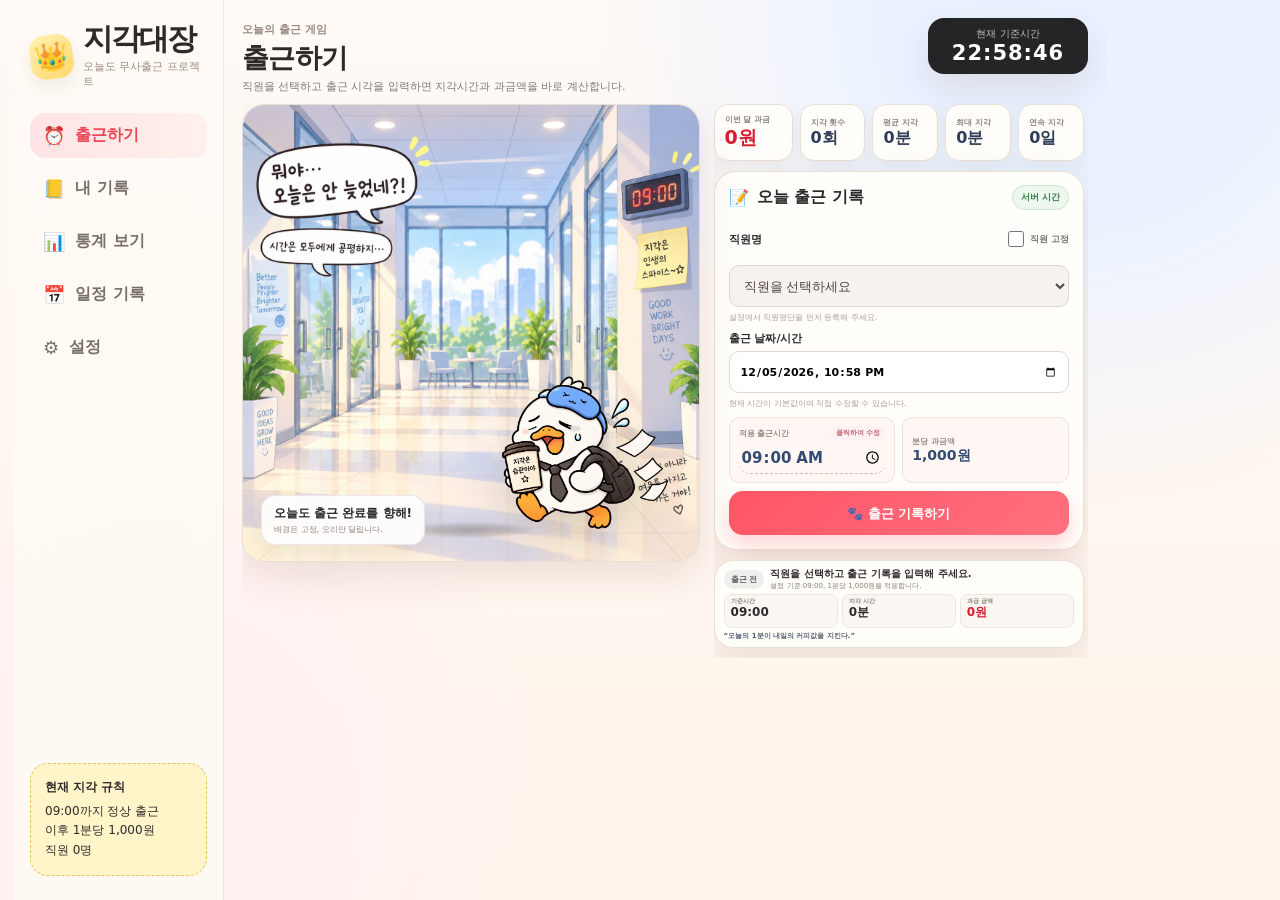
==== commit 038aefac: "홈페이지 검색 메타 태그와 네이버 인증 추가" ====
--- a/index.html
+++ b/index.html
@@ -5,6 +5,15 @@
   <meta name="viewport" content="width=device-width,initial-scale=1">
   <meta name="theme-color" content="#fff7ed">
   <title>출근하기 | 지각대장</title>
+  <meta name="description" content="지각대장으로 출근 시간을 기록하고 지각 시간과 과금액을 자동 계산하세요. 월별 출근 기록과 통계, 일정, 직원 및 출근 규칙을 한곳에서 관리할 수 있습니다.">
+  <meta name="keywords" content="지각대장, 출근 관리, 출근 기록, 지각 계산기, 지각 시간 계산, 근태 관리, 일정 관리">
+  <meta name="robots" content="index,follow,max-image-preview:large">
+  <meta name="naver-site-verification" content="8cd84b4e7a0a31070c5f8ee0ad90c33744eba294">
+  <link rel="canonical" href="https://jigak.maccrey.com/">
+  <meta property="og:type" content="website">
+  <meta property="og:title" content="지각대장 | 출근·지각 기록 관리">
+  <meta property="og:description" content="출근 시간을 기록하고 지각 시간과 과금액을 자동 계산하는 지각대장입니다. 출근 기록, 통계, 일정과 근무 규칙을 관리하세요.">
+  <meta property="og:url" content="https://jigak.maccrey.com/">
   <link rel="icon" type="image/svg+xml" href="./favicon.svg">
   <link rel="stylesheet" href="./style.css">
 </head>
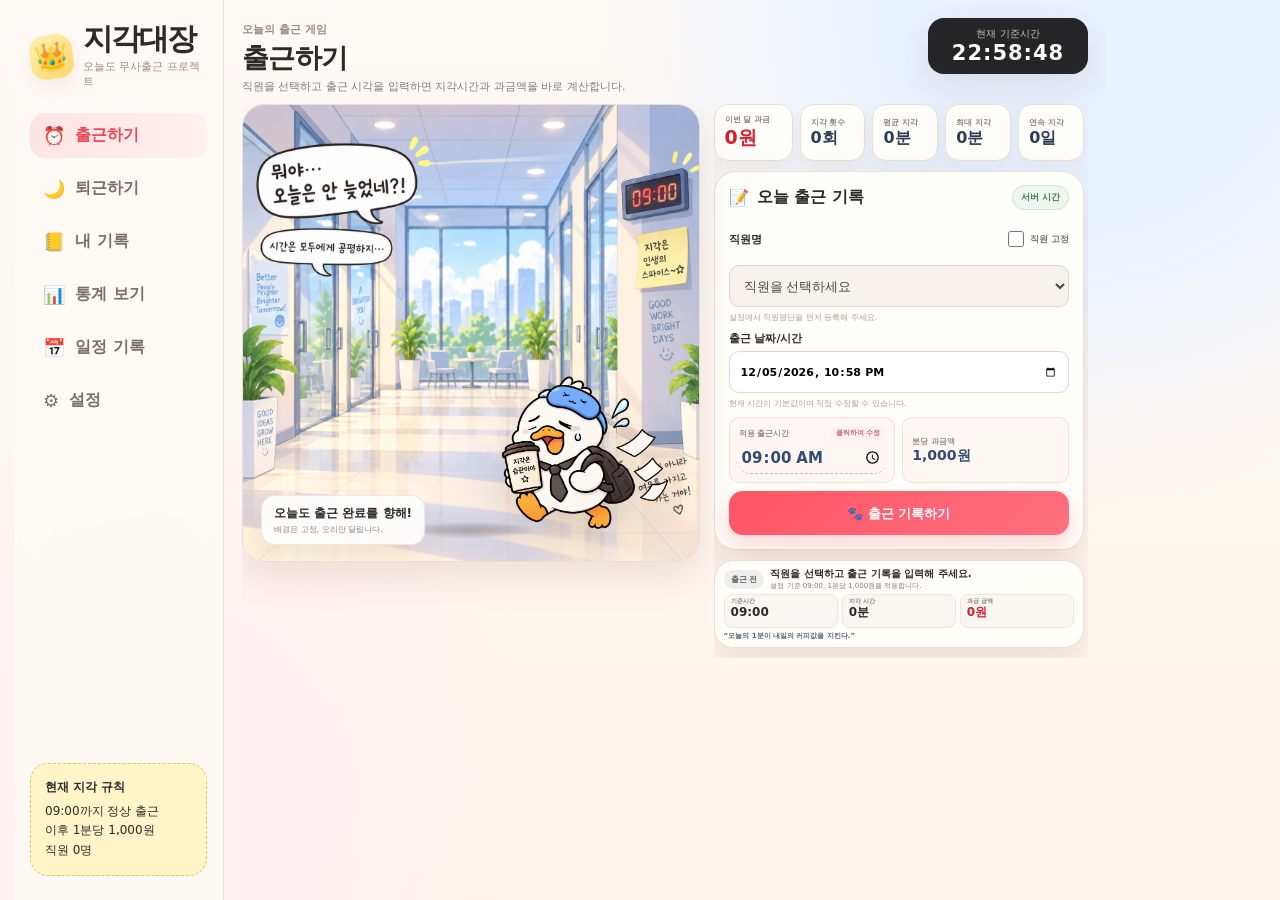
==== commit e92e6580: "퇴근 기록과 통계 및 시트 연동 추가" ====
--- a/index.html
+++ b/index.html
@@ -26,6 +26,7 @@
     </div>
     <nav class="nav">
       <a class="nav-item active" href="./index.html"><span class="nav-emoji">⏰</span><span>출근하기</span></a>
+      <a class="nav-item" href="./checkout.html"><span class="nav-emoji">🌙</span><span>퇴근하기</span></a>
       <a class="nav-item" href="./records.html"><span class="nav-emoji">📒</span><span>내 기록</span></a>
       <a class="nav-item" href="./stats.html"><span class="nav-emoji">📊</span><span>통계 보기</span></a>
       <a class="nav-item" href="./calendar.html"><span class="nav-emoji">📅</span><span>일정 기록</span></a>
@@ -129,4 +130,4 @@
 </div>
 <script src="./app.js"></script>
 </body>
-</html>+</html>
--- a/style.css
+++ b/style.css
@@ -1126,3 +1126,76 @@
   .employee-lock-v22{font-size:7px;gap:4px}
   .employee-lock-v22 input[type="checkbox"]{width:14px;height:14px;min-width:14px}
 }
+
+/* v23 - checkout and work-hour statistics */
+.checkout-page{height:calc(100dvh - 124px);display:grid;place-items:center;padding:18px}
+.checkout-card{width:min(480px,100%);padding:28px;display:grid;gap:12px;text-align:center}
+.checkout-icon{font-size:46px}.checkout-card h3{margin:0;font-size:22px}.checkout-description{margin:0 0 8px;color:var(--muted);font-size:12px}
+.checkout-form{display:grid;gap:12px;text-align:left}.checkout-form label{display:grid;gap:6px;font-size:12px;font-weight:800}.checkout-form select,.checkout-form input{width:100%;border:1px solid #ded8d3;border-radius:12px;padding:12px 13px;background:#fff;color:#34302e}
+.checkout-shift{padding:12px;border-radius:12px;background:#fff6d9;color:#77684b;font-size:12px;text-align:center;font-weight:800}
+.checkout-form button:disabled{opacity:.7;cursor:default}
+@media(max-width:680px){.checkout-page{height:calc(100dvh - 150px);padding:8px}.checkout-card{padding:20px 16px}}
+@media(max-width:680px){.nav{grid-template-columns:repeat(6,minmax(0,1fr));gap:2px}.nav-item{padding:7px 2px;border-radius:10px;flex-direction:column;gap:2px;font-size:7px;line-height:1.1}.nav-emoji{font-size:16px}}
+body[data-page="stats"] .stats-page{grid-template-rows:auto minmax(0,1fr)}
+body[data-page="stats"] .metric-grid.compact{grid-template-columns:repeat(4,minmax(0,1fr));grid-auto-rows:minmax(84px,auto)}
+body[data-page="stats"] .metric strong{font-size:18px}
+@media(max-width:980px){body[data-page="stats"] .metric-grid.compact{grid-template-columns:repeat(3,minmax(0,1fr))}}
+@media(max-width:680px){body[data-page="stats"] .stats-page{height:calc(100dvh - 150px);grid-template-rows:auto minmax(0,1fr);overflow:auto}body[data-page="stats"] .metric-grid.compact{grid-template-columns:repeat(3,minmax(0,1fr));grid-auto-rows:minmax(68px,auto)}body[data-page="stats"] .metric strong{font-size:12px}body[data-page="stats"] .stats-charts{min-height:240px}}
+
+/* v24 checkout layout and Sheets setup dialog */
+body[data-page="checkout"] .checkout-main-v23{height:100dvh;overflow:hidden;padding:16px 18px;grid-template-rows:74px minmax(0,1fr)}
+body[data-page="checkout"] .checkout-workspace-v23{grid-template-columns:minmax(0,1.15fr) minmax(340px,.85fr);align-items:stretch}
+body[data-page="checkout"] .checkout-stage-v23{position:relative;isolation:isolate}
+.checkout-sunset-v23{position:absolute;z-index:1;inset:0;background:linear-gradient(180deg,rgba(244,205,155,.04),rgba(255,150,90,.26) 72%,rgba(255,106,95,.38));pointer-events:none}
+body[data-page="checkout"] .character-duck-wrap-v13{z-index:2}
+.checkout-duck-v23{animation:checkoutWalkV23 2.6s ease-in-out infinite!important;filter:drop-shadow(0 13px 13px rgba(0,0,0,.18)) sepia(.14) saturate(.92)}
+@keyframes checkoutWalkV23{0%,100%{transform:translate(-52%,0) rotate(-2deg)}25%{transform:translate(-47%,-8px) rotate(0)}50%{transform:translate(-43%,0) rotate(2deg)}75%{transform:translate(-48%,-5px) rotate(0)}}
+body[data-page="checkout"] .checkout-panel-v23{grid-template-rows:auto auto minmax(150px,1fr)}
+.checkout-kpis-v23>div:nth-child(1) strong,.checkout-kpis-v23>div:nth-child(2) strong,.checkout-kpis-v23>div:nth-child(3) strong{font-size:clamp(11px,1.2vw,17px)}
+.checkout-form-v23{grid-template-rows:auto auto minmax(35px,auto) auto!important;gap:8px!important}
+.checkout-shift-v23{padding:8px 10px;background:#fff6d9;border:1px solid #f0e1bd;border-radius:11px;color:#77684b;text-align:center;font-size:10px;font-weight:800}
+body[data-page="checkout"] .checkout-result-v23{grid-template-rows:auto auto auto}
+@media(max-width:900px){body[data-page="checkout"] .checkout-workspace-v23{grid-template-columns:minmax(280px,1fr) 340px}}
+@media(max-width:720px){body[data-page="checkout"]{overflow:auto}body[data-page="checkout"] .checkout-main-v23{height:auto;min-height:calc(100dvh - 62px);overflow:visible;padding:8px;grid-template-rows:auto auto}body[data-page="checkout"] .checkout-workspace-v23{grid-template-columns:1fr;grid-template-rows:minmax(250px,36vh) auto;overflow:visible}body[data-page="checkout"] .checkout-stage-v23{aspect-ratio:1/1;max-height:38vh}body[data-page="checkout"] .checkout-panel-v23{overflow:visible;grid-template-rows:auto auto auto}body[data-page="checkout"] .checkout-kpis-v23{grid-template-columns:repeat(5,minmax(0,1fr))}body[data-page="checkout"] .checkout-kpis-v23>div{padding:6px 4px}body[data-page="checkout"] .checkout-kpis-v23>div span{font-size:6px}body[data-page="checkout"] .checkout-kpis-v23>div strong{font-size:9px}body[data-page="checkout"] .checkout-result-v23{min-height:132px}}
+.sheets-panel-v23{margin-top:6px;padding-top:16px;border-top:1px dashed #e7dbd1;display:grid;gap:11px}.sheets-url-field-v23{display:grid;gap:6px;font-size:11px;font-weight:800}.sheets-url-field-v23 input{width:100%;border:1px solid #ded8d3;border-radius:11px;padding:10px 12px;background:#fff;font:inherit}.sheets-url-field-v23 small{font-size:9px;color:#9b918a;font-weight:500}.sheets-actions-v23{display:flex;gap:7px;flex-wrap:wrap}.sheets-actions-v23 button{font-size:10px;padding:9px 12px}.sheets-actions-v23 .sheets-save-v23{margin-left:auto}.sheets-help-dialog-v23{position:fixed;inset:50% auto auto 50%;transform:translate(-50%,-50%);width:min(600px,calc(100vw - 28px));max-height:min(84dvh,760px);overflow:auto;border:1px solid var(--line);border-radius:22px;padding:26px;background:#fffefa;color:var(--ink);box-shadow:0 24px 80px rgba(40,26,18,.28)}.sheets-help-dialog-v23::backdrop{background:rgba(35,27,23,.5);backdrop-filter:blur(3px)}.sheets-help-dialog-v23>form{position:absolute;top:12px;right:12px}.sheets-help-close-v23{border:0;background:#f5efea;border-radius:50%;width:34px;height:34px;font-size:15px;cursor:pointer}.sheets-help-dialog-v23 h2{font-size:21px;margin:6px 36px 14px 0}.sheets-help-dialog-v23 ol{padding-left:22px;display:grid;gap:11px;font-size:12px;line-height:1.65}.sheets-help-dialog-v23 a:not(.ghost-btn){color:#386db0;text-decoration:underline}.sheets-help-dialog-v23 code{font-size:11px;background:#f5efea;padding:2px 5px;border-radius:5px}.sheets-help-note-v23{padding:12px;border-radius:12px;background:#fff4df;color:#7c6244;font-size:10px;line-height:1.6}.sheets-help-actions-v23{display:flex;justify-content:flex-end;align-items:center;gap:8px;margin-top:16px}.sheets-status.error{background:#fff0f0;color:#a4323c;border:1px solid #f5ced0}
+body[data-page="records"] .table-wrap table{min-width:1040px}
+
+/* v25 checkout scene fit and selected attendance details */
+body[data-page="checkout"] .checkout-stage-v23{width:100%;height:100%;max-width:100%;max-height:100%;aspect-ratio:auto;background:#f7aa7b;border-radius:var(--radius)}
+body[data-page="checkout"] .checkout-stage-v23 .character-bg-v13{object-fit:cover;object-position:center center}
+body[data-page="checkout"] .checkout-stage-v23::after{background:linear-gradient(180deg,rgba(255,244,226,.02),rgba(255,214,174,.04) 65%,rgba(255,183,139,.16))}
+body[data-page="checkout"] .checkout-sunset-v23{background:linear-gradient(180deg,rgba(245,202,152,.01),rgba(255,171,112,.04) 76%,rgba(255,126,92,.10))}
+body[data-page="checkout"] .checkout-duck-v23{left:50%;bottom:5%;width:min(43%,360px);max-width:43%;max-height:58%;object-fit:contain;animation:checkoutWaveWalkV25 2.2s ease-in-out infinite!important}
+@keyframes checkoutWaveWalkV25{0%,100%{transform:translate(-50%,0) rotate(-1deg)}25%{transform:translate(-49%,-5px) rotate(0)}50%{transform:translate(-48%,0) rotate(1deg)}75%{transform:translate(-49%,-4px) rotate(0)}}
+body[data-page="checkout"] .character-shadow-v13{left:50%;bottom:4%;width:min(28%,220px);height:16px;transform:translateX(-50%)}
+@media(max-width:720px){body[data-page="checkout"] .checkout-stage-v23{width:100%;height:min(38vh,360px);min-height:220px;max-height:38vh;aspect-ratio:auto}body[data-page="checkout"] .checkout-duck-v23{width:min(42%,250px);max-width:42%;max-height:57%;bottom:5%}}
+
+/* v26 checkout uses the same page, content grid, and card sizing as check-in */
+body[data-page="checkout"] .checkout-main-v23{height:100dvh;min-width:0;overflow:hidden;padding:18px;display:grid;grid-template-rows:74px minmax(0,1fr);gap:12px}
+body[data-page="checkout"] .checkout-workspace-v23{min-height:0;display:grid;grid-template-columns:minmax(520px,1.2fr) minmax(420px,.8fr);gap:14px;align-items:start;overflow:hidden}
+body[data-page="checkout"] .checkout-stage-v23{width:100%;height:auto;max-width:none;max-height:none;aspect-ratio:1 / 1;align-self:start;overflow:hidden;border-radius:var(--radius)}
+body[data-page="checkout"] .checkout-panel-v23{min-width:0;min-height:0;display:grid;grid-template-rows:auto auto auto;align-content:start;gap:10px;overflow-y:auto;overflow-x:hidden;padding-right:4px}
+body[data-page="checkout"] .checkout-panel-v23::-webkit-scrollbar{width:10px}
+body[data-page="checkout"] .checkout-panel-v23::-webkit-scrollbar-thumb{background:#e5d8ce;border-radius:99px;border:2px solid #f7f1eb}
+body[data-page="checkout"] .checkout-kpis-v23{grid-template-columns:1.2fr repeat(4,1fr)}
+body[data-page="checkout"] .checkout-kpis-v23>div:nth-child(-n+3) strong{font-size:inherit}
+body[data-page="checkout"] .checkout-form-v23{grid-template-rows:auto auto auto auto!important;gap:10px!important}
+body[data-page="checkout"] .checkout-form-v23 label{gap:5px}
+body[data-page="checkout"] .checkout-form-v23 select,
+body[data-page="checkout"] .checkout-form-v23 input{min-height:42px}
+body[data-page="checkout"] .checkout-result-v23{grid-template-rows:auto auto;min-height:0}
+@media(max-width:1180px){body[data-page="checkout"] .checkout-main-v23{padding:12px;grid-template-rows:74px minmax(0,1fr)}body[data-page="checkout"] .checkout-workspace-v23{grid-template-columns:minmax(430px,1.1fr) minmax(360px,.9fr)}body[data-page="checkout"] .checkout-panel-v23{gap:8px}}
+@media(max-width:900px){body[data-page="checkout"] .checkout-workspace-v23{grid-template-columns:minmax(320px,1fr) 340px}body[data-page="checkout"] .checkout-duck-v23{width:min(50%,320px);max-height:48%}}
+@media(max-width:720px){
+  body[data-page="checkout"]{overflow:auto}
+  body[data-page="checkout"] .checkout-main-v23{height:auto;min-height:calc(100dvh - 62px);overflow:visible;padding:8px;grid-template-rows:auto auto;gap:7px}
+  body[data-page="checkout"] .checkout-main-v23 .checkin-v13-head{align-items:center}
+  body[data-page="checkout"] .checkout-workspace-v23{grid-template-columns:1fr;grid-template-rows:minmax(300px,44vh) auto;overflow:visible}
+  body[data-page="checkout"] .checkout-stage-v23{width:100%;height:auto;max-height:none;aspect-ratio:1 / 1}
+  body[data-page="checkout"] .checkout-panel-v23{overflow:visible;padding-right:0}
+  body[data-page="checkout"] .checkout-kpis-v23{grid-template-columns:1.15fr repeat(4,1fr)}
+  body[data-page="checkout"] .checkout-form-v23 select,
+  body[data-page="checkout"] .checkout-form-v23 input{min-height:38px}
+  body[data-page="checkout"] .checkout-duck-v23{width:min(46%,230px);max-width:46%;max-height:42%;bottom:6%}
+  body[data-page="checkout"] .character-shadow-v13{width:min(28%,150px);bottom:5%;height:14px}
+}
